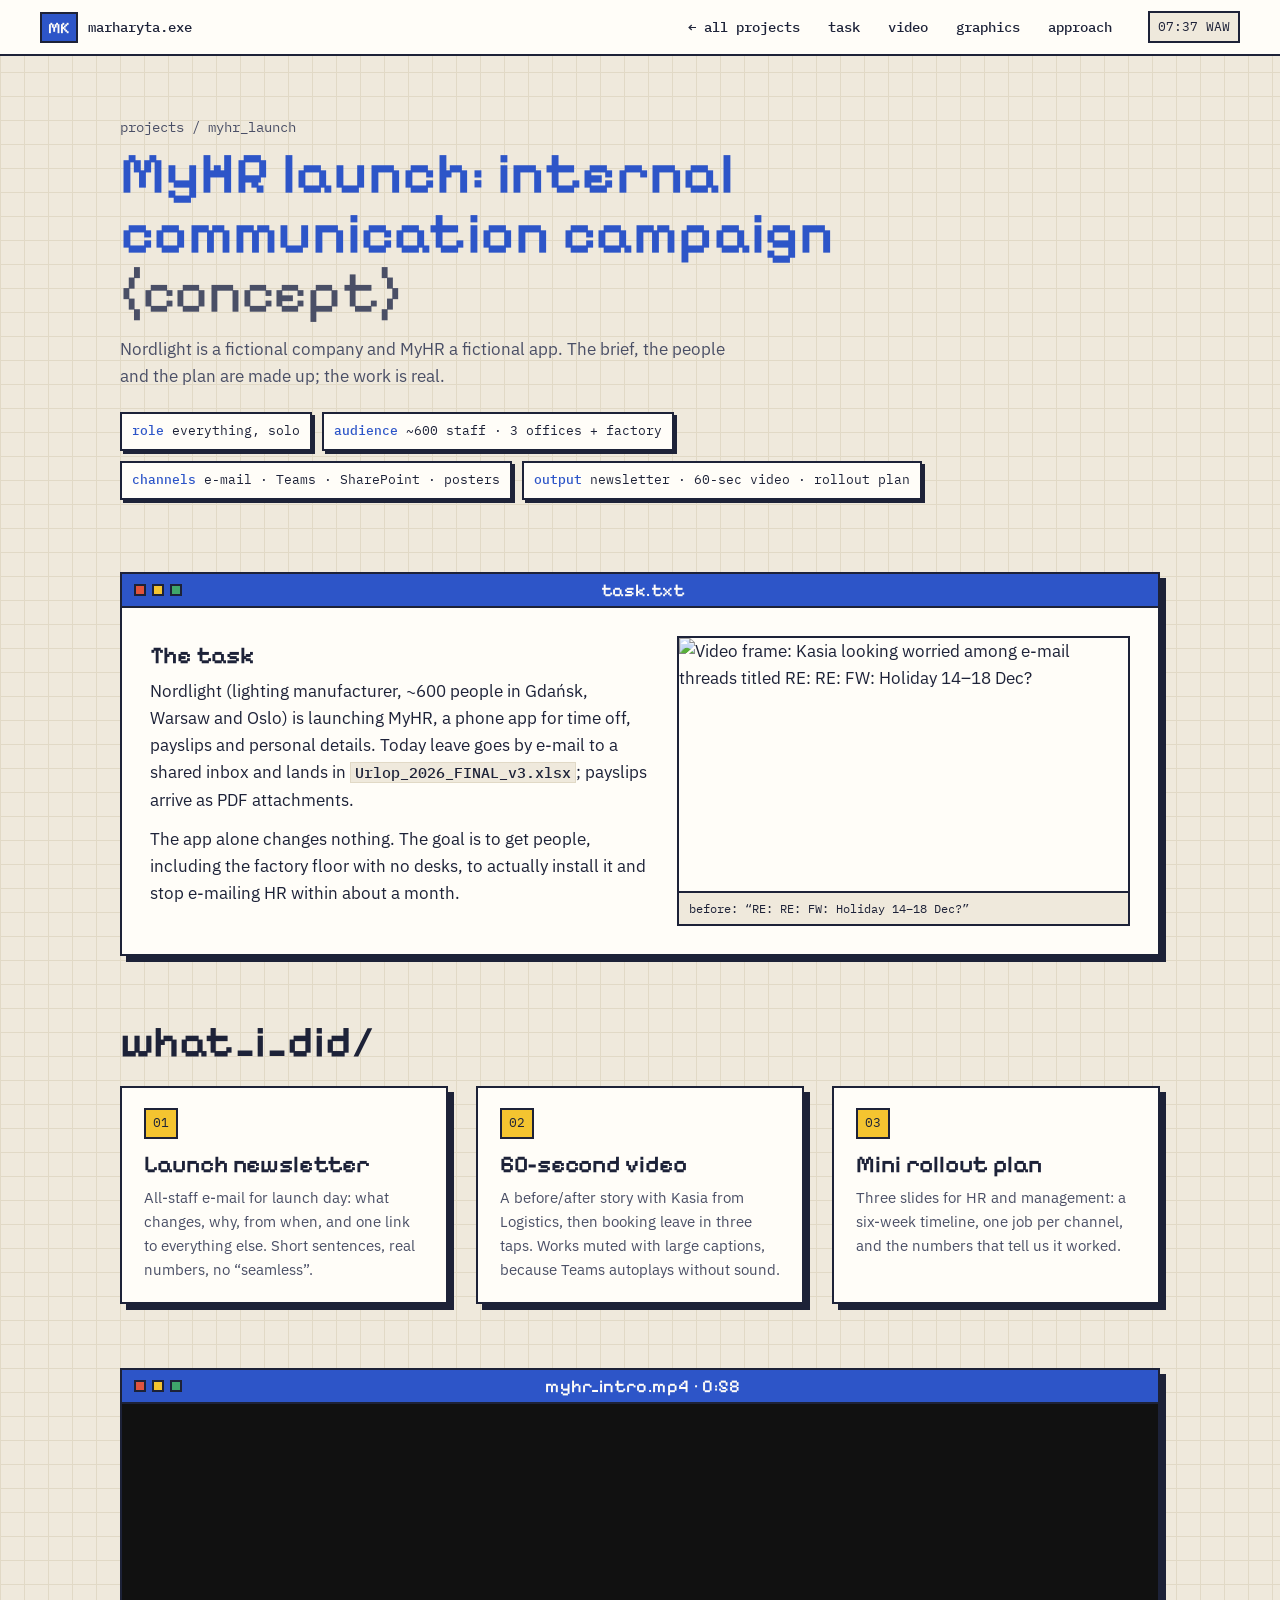
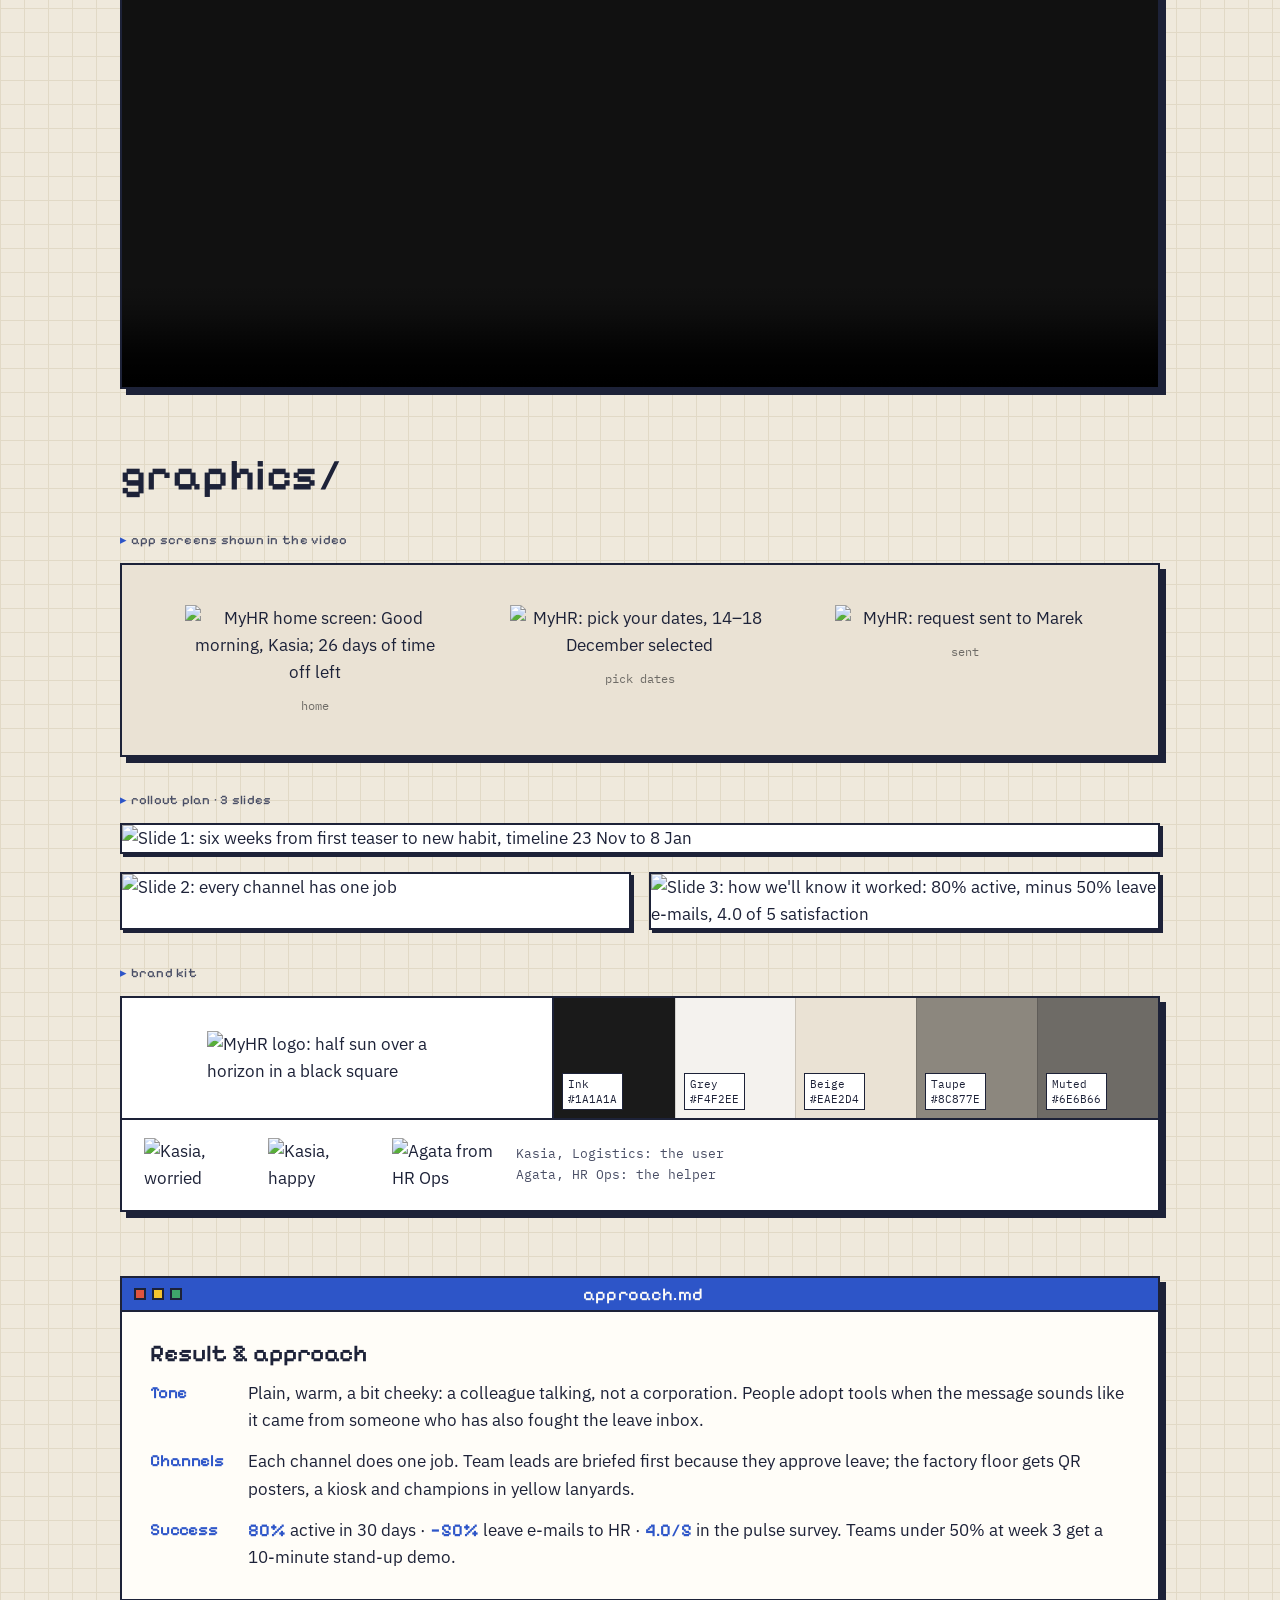
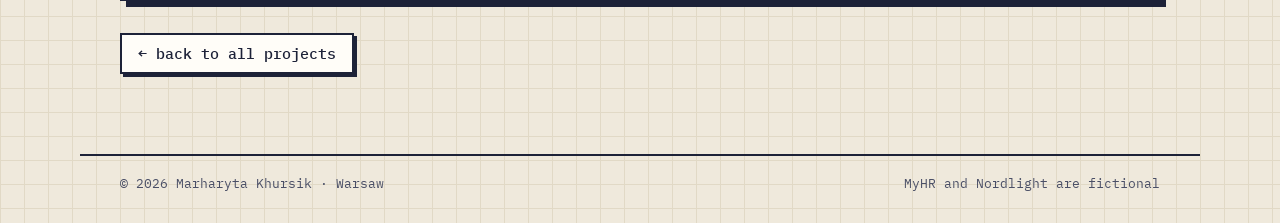
==== myhr.html @ a82427b0 "Add files via upload" ====
<!doctype html>
<html lang="en">
<head>
  <meta charset="UTF-8">
  <meta name="viewport" content="width=device-width, initial-scale=1">
  <title>MyHR launch: internal communication campaign (concept) — Marharyta Khursik</title>
  <meta name="description" content="Concept campaign for rolling out an HR app at a fictional 600-person company: launch newsletter, 60-second video and a six-week rollout plan.">
  <meta property="og:title" content="MyHR launch: internal communication campaign (concept)">
  <meta property="og:image" content="../images/myhr/poster.jpg">
  <link rel="icon" href="../images/favicon.svg" type="image/svg+xml">
  <link rel="stylesheet" href="../fonts/fonts.css">
  <link rel="stylesheet" href="../style.css">
  <link rel="stylesheet" href="myhr.css">
  <script src="../main.js" defer></script>
</head>
<body>
  <a class="skip" href="#main">Skip to content</a>
  <header class="bar">
    <a class="bar__logo" href="../index.html" aria-label="Back to portfolio">
      <span class="logo-mark" aria-hidden="true">MK</span>
      <span class="bar__file">marharyta.exe</span>
    </a>
    <nav class="bar__nav" aria-label="Main">
      <a href="../index.html#projects">← all projects</a>
      <a href="#task">task</a>
      <a href="#video">video</a>
      <a href="#graphics">graphics</a>
      <a href="#approach">approach</a>
    </nav>
    <span class="bar__clock mono" aria-label="Time in Warsaw"><span id="clock">--:--</span> WAW</span>
  </header>

  <main id="main">

    <section class="case-head">
      <p class="kicker mono">projects / myhr_launch</p>
      <h1 class="case-title">MyHR launch: internal communication campaign <span class="concept">(concept)</span></h1>
      <p class="case-sub">Nordlight is a fictional company and MyHR a fictional app. The brief, the people and the plan are made up; the work is real.</p>
      <ul class="case-meta mono">
        <li><b>role</b>everything, solo</li>
        <li><b>audience</b>~600 staff · 3 offices + factory</li>
        <li><b>channels</b>e-mail · Teams · SharePoint · posters</li>
        <li><b>output</b>newsletter · 60-sec video · rollout plan</li>
      </ul>
    </section>

    <section class="section section--tight" id="task">
      <article class="win">
        <div class="win__bar"><span class="win__dots" aria-hidden="true"><i></i><i></i><i></i></span><span class="win__title">task.txt</span></div>
        <div class="win__body task">
          <div class="task__text">
            <h2 class="h3">The task</h2>
            <p>Nordlight (lighting manufacturer, ~600 people in Gdańsk, Warsaw and Oslo) is launching MyHR, a phone app for time off, payslips and personal details. Today leave goes by e-mail to a shared inbox and lands in <code>Urlop_2026_FINAL_v3.xlsx</code>; payslips arrive as PDF attachments.</p>
            <p>The app alone changes nothing. The goal is to get people, including the factory floor with no desks, to actually install it and stop e-mailing HR within about a month.</p>
          </div>
          <figure class="task__before">
            <img src="../images/myhr/frame-before.jpg" alt="Video frame: Kasia looking worried among e-mail threads titled RE: RE: FW: Holiday 14–18 Dec?" loading="lazy">
            <figcaption class="mono">before: “RE: RE: FW: Holiday 14–18 Dec?”</figcaption>
          </figure>
        </div>
      </article>
    </section>

    <section class="section section--tight" aria-labelledby="did-title">
      <h2 class="h2" id="did-title">what_i_did/</h2>
      <ol class="did">
        <li class="did__item">
          <span class="did__n mono">01</span>
          <h3 class="h3">Launch newsletter</h3>
          <p>All-staff e-mail for launch day: what changes, why, from when, and one link to everything else. Short sentences, real numbers, no “seamless”.</p>
        </li>
        <li class="did__item">
          <span class="did__n mono">02</span>
          <h3 class="h3">60-second video</h3>
          <p>A before/after story with Kasia from Logistics, then booking leave in three taps. Works muted with large captions, because Teams autoplays without sound.</p>
        </li>
        <li class="did__item">
          <span class="did__n mono">03</span>
          <h3 class="h3">Mini rollout plan</h3>
          <p>Three slides for HR and management: a six-week timeline, one job per channel, and the numbers that tell us it worked.</p>
        </li>
      </ol>
    </section>

    <section class="section section--tight" id="video" aria-labelledby="video-title">
      <article class="win">
        <div class="win__bar"><span class="win__dots" aria-hidden="true"><i></i><i></i><i></i></span><span class="win__title" id="video-title">myhr_intro.mp4 · 0:58</span></div>
        <div class="video" data-yt="" data-title="MyHR intro video">
          <video controls preload="none" poster="../images/myhr/poster.jpg" playsinline>
            <source src="../images/myhr/myhr-intro.mp4" type="video/mp4">
            Your browser can't play this video.
          </video>
        </div>
      </article>
    </section>

    <section class="section section--tight" id="graphics" aria-labelledby="gfx-title">
      <h2 class="h2" id="gfx-title">graphics/</h2>

      <article class="win newsletter-win" data-optional>
        <div class="win__bar"><span class="win__dots" aria-hidden="true"><i></i><i></i><i></i></span><span class="win__title">newsletter · 1 Dec</span></div>
        <figure class="slot newsletter">
          <img src="../images/myhr/newsletter.png" alt="MyHR launch newsletter" loading="lazy">
          <figcaption class="slot__hint mono">images/myhr/newsletter.png</figcaption>
        </figure>
      </article>

      <h3 class="h4 gfx-label mono">app screens shown in the video</h3>
      <div class="phones">
        <figure><img src="../images/myhr/screen-home.png" alt="MyHR home screen: Good morning, Kasia; 26 days of time off left" loading="lazy"><figcaption class="mono">home</figcaption></figure>
        <figure><img src="../images/myhr/screen-dates.png" alt="MyHR: pick your dates, 14–18 December selected" loading="lazy"><figcaption class="mono">pick dates</figcaption></figure>
        <figure><img src="../images/myhr/screen-sent.png" alt="MyHR: request sent to Marek" loading="lazy"><figcaption class="mono">sent</figcaption></figure>
      </div>

      <h3 class="h4 gfx-label mono">rollout plan · 3 slides</h3>
      <div class="slides">
        <figure class="slide slide--wide"><img src="../images/myhr/slide-1.png" alt="Slide 1: six weeks from first teaser to new habit, timeline 23 Nov to 8 Jan" loading="lazy"></figure>
        <figure class="slide"><img src="../images/myhr/slide-2.png" alt="Slide 2: every channel has one job" loading="lazy"></figure>
        <figure class="slide"><img src="../images/myhr/slide-3.png" alt="Slide 3: how we'll know it worked: 80% active, minus 50% leave e-mails, 4.0 of 5 satisfaction" loading="lazy"></figure>
      </div>

      <h3 class="h4 gfx-label mono">brand kit</h3>
      <div class="kit">
        <div class="kit__logo"><img src="../images/myhr/logo.png" alt="MyHR logo: half sun over a horizon in a black square" loading="lazy"></div>
        <ul class="kit__colors" aria-label="Palette">
          <li style="--c:#1A1A1A"><span class="mono">Ink<br>#1A1A1A</span></li>
          <li style="--c:#F4F2EE"><span class="mono">Grey<br>#F4F2EE</span></li>
          <li style="--c:#EAE2D4"><span class="mono">Beige<br>#EAE2D4</span></li>
          <li style="--c:#8C877E"><span class="mono">Taupe<br>#8C877E</span></li>
          <li style="--c:#6E6B66"><span class="mono">Muted<br>#6E6B66</span></li>
        </ul>
        <div class="kit__people">
          <figure><img src="../images/myhr/kasia-worried.png" alt="Kasia, worried" loading="lazy"></figure>
          <figure><img src="../images/myhr/kasia-happy.png" alt="Kasia, happy" loading="lazy"></figure>
          <figure><img src="../images/myhr/agata.png" alt="Agata from HR Ops" loading="lazy"></figure>
          <p class="mono">Kasia, Logistics: the user<br>Agata, HR Ops: the helper</p>
        </div>
      </div>
    </section>

    <section class="section section--tight" id="approach" aria-labelledby="approach-title">
      <article class="win">
        <div class="win__bar"><span class="win__dots" aria-hidden="true"><i></i><i></i><i></i></span><span class="win__title">approach.md</span></div>
        <div class="win__body approach">
          <h2 class="h3" id="approach-title">Result &amp; approach</h2>
          <dl>
            <dt>Tone</dt>
            <dd>Plain, warm, a bit cheeky: a colleague talking, not a corporation. People adopt tools when the message sounds like it came from someone who has also fought the leave inbox.</dd>
            <dt>Channels</dt>
            <dd>Each channel does one job. Team leads are briefed first because they approve leave; the factory floor gets QR posters, a kiosk and champions in yellow lanyards.</dd>
            <dt>Success</dt>
            <dd><b class="num">80%</b> active in 30 days · <b class="num">−50%</b> leave e-mails to HR · <b class="num">4.0/5</b> in the pulse survey. Teams under 50% at week 3 get a 10-minute stand-up demo.</dd>
          </dl>
        </div>
      </article>

      <p class="back"><a class="btn" href="../index.html#projects">← back to all projects</a></p>
    </section>
  </main>

  <footer class="foot mono">
    <span>© <span id="year">2026</span> Marharyta Khursik · Warsaw</span>
    <span>MyHR and Nordlight are fictional</span>
  </footer>
</body>
</html>
---- fonts/fonts.css ----
@import url("https://fonts.googleapis.com/css2?family=IBM+Plex+Mono:wght@400;500&family=IBM+Plex+Sans:wght@400;500;600&family=Pixelify+Sans:wght@400;600&display=swap");
---- style.css ----
:root {
  --paper:   #efe9dc;
  --grid:    #e1d9c6;
  --white:   #fffdf8;
  --ink:     #1d2238;
  --ink-2:   #4a4f66;
  --blue:    #2d55c8;
  --blue-d:  #1d3a8f;
  --blue-l:  #dfe6fa;
  --yellow:  #f4c430;
  --red:     #e0533d;
  --green:   #3fa66b;

  --f-pixel: "Pixelify Sans", "Courier New", monospace;
  --f-sans:  "IBM Plex Sans", system-ui, sans-serif;
  --f-mono:  "IBM Plex Mono", ui-monospace, monospace;

  --b: 2px solid var(--ink);
  --shadow: 6px 6px 0 var(--ink);
  --shadow-s:3px 3px 0 var(--ink);
  --gap: clamp(16px, 3vw, 28px); 
  --max: 1120px;
}


*, *::before, *::after { box-sizing: border-box; }

html { scroll-behavior: smooth; scroll-padding-top: 80px; overflow-x: clip; }
@media (prefers-reduced-motion: reduce) { html { scroll-behavior: auto; } }

body {
  margin: 0;
  overflow-x: clip;
  color: var(--ink);
  font: 400 17px/1.6 var(--f-sans);
  background-color: var(--paper);
    background-image:
    linear-gradient(var(--grid) 1px, transparent 1px),
    linear-gradient(90deg, var(--grid) 1px, transparent 1px);
  background-size: 24px 24px;
  -webkit-font-smoothing: auto;
}
 
img{ display: block; max-width: 100%; }
a { color: var(--blue); text-underline-offset: 3px; text-decoration-thickness: 2px; }
a:hover { color:var(--blue-d); }
:focus-visible { outline: 3px solid var(--yellow); outline-offset: 2px; }
::selection { background: var(--yellow); color: var(--ink); }

.mono { font-family: var(--f-mono); }
.small { font-size: 14px; color: var(--ink-2); margin: 12px 0 0; }
mark { background: var(--yellow); color: inherit; padding: 0 4px; }


.skip { position: absolute; left: -9999px; }
.skip:focus { left: 16px; top: 16px; z-index: 99; background: var(--yellow); padding: 8px 12px; border: var(--b); }

[data-px] { display: inline-block; width: 1em; height: 1em; vertical-align: -0.15em; color: var(--ink); --px-accent: var(--yellow); }
[data-px] svg { width: 100%; height: 100%; display: block; shape-rendering: crispEdges; }

.bar {
  position: sticky; top: 0; z-index: 10;
  display: flex; align-items: center; gap: 24px;
  padding: 10px clamp(16px, 4vw, 40px);
  background: var(--white);
  border-bottom: var(--b);
}
.bar__logo { display: flex; align-items: center; gap: 10px; color: var(--ink); text-decoration: none; }
.logo-mark {
  font: 600 16px/1 var(--f-pixel);
  background: var(--blue); color: var(--white);
  padding: 6px 6px 5px; border: var(--b);
}
.bar__file { font: 500 14px var(--f-mono); }
.bar__nav { display: flex; gap: 4px; margin-left: auto; }
.bar__nav a {
  font: 500 14px var(--f-mono); color: var(--ink); text-decoration: none;
  padding: 6px 10px; border: 2px solid transparent;
}
.bar__nav a:hover { border-color: var(--ink); background: var(--blue-l); }
.bar__clock { font-size: 13px; padding: 4px 8px; border: var(--b); background: var(--paper); white-space: nowrap; }

@media (max-width: 760px) { 
  .bar { flex-wrap: wrap; gap: 8px 16px; }
  .bar__file, .bar__clock { display: none; }
  .bar__nav{ margin-left: 0; order: 3; width: 100%; overflow-x: auto; }
  .bar__nav a { padding: 4px 8px; white-space: nowrap; }
}

main { max-width: var(--max); margin: 0 auto; padding: 0 clamp(16px, 4vw, 40px); }

.win {
  position: relative;
  background: var(--white);
  border: var(--b);
  box-shadow: var(--shadow);
}
.win__bar {
  display: flex; align-items: center; gap: 12px;
  padding: 7px 12px;
  background: var(--blue); 
  border-bottom: var(--b);
  color: var(--white);
}
.win__dots { display: flex; gap: 6px; }
.win__dots i { width: 12px; height: 12px; border: 2px solid var(--ink); background: var(--red); }
.win__dots i:nth-child(2) { background: var(--yellow); } 
.win__dots i:nth-child(3) { background: var(--green); }
.win__title { font: 500 18px/1 var(--f-pixel); letter-spacing: .02em; margin: 0 auto; padding-right: 54px; }
.win__body { padding: clamp(18px, 3vw, 28px); }


.h2 { font: 600 clamp(30px, 4.4vw, 44px)/1 var(--f-pixel); margin: 0; letter-spacing: .01em; }
.h3 { font: 600 24px/1.15 var(--f-pixel); margin: 0 0 8px; }
.h4 { font: 600 18px/1.2 var(--f-pixel); margin: 0 0 8px; }
.kicker { margin: 0 0 4px; font-size: 14px; color: var(--ink-2); }

.btn {
  display: inline-flex; align-items: center; gap: 8px;
  font: 500 15px/1 var(--f-mono);
  color: var(--ink); text-decoration: none;
  background: var(--white);
  padding: 11px 16px;
  border: var(--b);
  box-shadow: var(--shadow-s);
  cursor: pointer;
}
.btn:hover { background: var(--blue-l); color: var(--ink); }
.btn:active { transform: translate(3px, 3px); box-shadow: none; } 
.btn--primary { background: var(--yellow);}
.btn--primary:hover { background: #FFD54F; }
.btn--big { font-size: clamp(14px, 2.2vw, 18px); padding: 14px 18px; word-break: break-all; }

.hero {
  display: grid;
  grid-template-columns: minmax(0, 1.55fr) minmax(0, 1fr);
  gap: calc(var(--gap) + 8px);
  padding: clamp(32px, 6vw, 64px) 0 clamp(24px, 4vw, 40px); 
  align-items: start;
}
.hero__name {
  font: 600 clamp(48px, 8vw, 88px)/.92 var(--f-pixel);
  margin: 0 0 18px;
  color: var(--blue);
}
.hero__role { font-size: clamp(19px, 2.2vw, 23px); font-weight: 500; margin: 0 0 14px; line-height: 1.4; }
.hero__lead { margin: 0 0 22px; max-width: 54ch; color: var(--ink-2); }
.hero__contacts { list-style: none; padding: 0; margin: 0 0 24px; font-size: 14px; display: grid; gap: 6px; }
.hero__contacts li { display: flex; align-items: center; gap: 10px; word-break: break-all; }
.hero__cta { display: flex; flex-wrap: wrap; gap: 14px; }

.hero__side { display: grid; gap: 22px; padding-top: 24px; }
.win--photo { transform: rotate(1.5deg); }
.crown {
  position:absolute; top: -34px; right: -14px; 
  width: 64px; height: 48px; transform: rotate(14deg);
  --px-accent: var(--yellow);
}


.notes { list-style: none; padding: 0; margin: 0; display: grid; grid-template-columns: repeat(3, 1fr); gap: 10px; }
.note {
  font: 400 13px/1.3 var(--f-mono);
  padding: 10px 10px 12px;
  border: var(--b);
  box-shadow: var(--shadow-s);
}
.note b { font: 600 17px/1.2 var(--f-pixel); } 
.note--yellow { background: var(--yellow); transform: rotate(-2deg); }
.note--blue   { background: var(--blue-l); transform: rotate(1deg); }
.note--red    { background: #f8d6cf; transform: rotate(-1deg); }

@media (max-width: 860px) {
  .hero { grid-template-columns: 1fr; }
  .hero__side { order: -1; max-width: 420px; padding-top: 18px; }
}

.slot { position: relative; margin: 0; background: var(--blue-l); overflow: hidden; aspect-ratio: 4 / 3; }
.slot img { width: 100%; height: 100%; object-fit: cover; }
.slot--portrait { aspect-ratio: 1 / 1; }
.slot--wide { aspect-ratio: 16 / 10; border-bottom: var(--b); }
.slot__hint { display: none; }
.slot.is-empty {
  background-color: var(--white);
  background-image: repeating-linear-gradient(45deg, var(--grid) 0 2px, transparent 2px 10px);
}
.slot.is-empty img { display: none; }
.slot.is-empty .slot__hint {
  display: block; position: absolute; inset: 50% auto auto 50%;
  transform:translate(-50%, -50%);
  font-size: 12px; background: var(--white); border: var(--b); padding: 4px 8px; white-space: nowrap;
}

.section { padding: clamp(48px, 8vw, 88px) 0 0; }
.section__head { margin-bottom: 28px; }
.section__head--row { display: flex; flex-wrap: wrap; align-items: end; justify-content: space-between; gap: 18px; }
.section__sub { margin: 10px 0 0; color: var(--ink-2); max-width: 58ch; }

.reasons { list-style: none; padding: 0; margin: 0; display: grid; grid-template-columns: repeat(3, 1fr); gap: var(--gap);}
.reason { display: flex; flex-direction: column; }
.reason .win__body { display: flex; flex-direction: column; flex: 1; }
.reason__icon { width: 44px; height: 44px; margin-bottom: 14px; }
.reason p { margin: 0 0 14px; }
.proof { font-size: 13px; color: var(--ink-2); margin: auto 0 6px !important; padding-top: 6px; }
.proof__list { list-style: none; padding: 0; margin: 0; display: grid; gap: 4px; font-size: 15px; }
.proof__list li::before { content: "▸ "; color: var(--blue); }
@media (max-width: 900px) { .reasons { grid-template-columns: 1fr; } }

.switch { display: inline-flex; align-items: stretch; border: var(--b); box-shadow: var(--shadow-s); background: var(--white); flex-wrap: wrap; }
.switch__label { font-size: 13px; padding: 10px 12px; background: var(--paper); border-right: var(--b); display: flex; align-items: center;}
.switch__btn {
  font: 500 14px var(--f-mono); color: var(--ink);
  background: var(--white); border: 0; padding: 10px 14px; cursor: pointer;
}
.switch__btn + .switch__btn { border-left: var(--b); }
.switch__btn[aria-checked="true"] { background: var(--ink); color: var(--white); }
.switch__btn:hover:not([aria-checked="true"]){ background: var(--blue-l); }


.projects { display: grid; grid-template-columns: repeat(2, 1fr); gap: calc(var(--gap) + 6px); }
.project { display: flex; flex-direction: column; }
.project__text { padding: 20px 22px 22px; display: flex; flex-direction: column; flex: 1; }
.project--featured { grid-column: 1 / -1; }
.project__inner { display: grid; grid-template-columns: 1.25fr 1fr; }
.project__media { border-right: var(--b); }
.project__media .slot--wide { border-bottom: var(--b); } 
.project__thumbs { display: grid; grid-template-columns: 1fr 1fr;}
.project__thumbs .slot + .slot { border-left: var(--b); }

.meta { font-size: 13px; color: var(--ink-2); margin: 0 0 8px; display: flex; align-items: center; gap: 8px; }
.meta [data-px] { width: 18px; height: 18px; }

.tag-row { display: flex; flex-wrap: wrap; gap: 6px; margin: 0 0 14px; }
.tag { font: 500 12px/1 var(--f-mono); padding: 5px 7px; border: 1.5px solid var(--ink); background: var(--paper); }

.desc{ margin: 0 0 16px; }
.projects[data-mode="tech"]  .desc--plain,
.projects[data-mode="plain"] .desc--tech { display: none; }
.projects[data-mode="plain"] .desc--plain { background: var(--blue-l); padding: 10px 12px; border-left: 4px solid var(--blue); }


.stats { list-style: none; padding: 0; margin: 4px 0 20px; display: grid; grid-template-columns: repeat(4, 1fr); border: var(--b); }
.stats li { padding: 10px 8px; text-align: center; }
.stats li + li { border-left: var(--b); }
.stats b { display: block; font: 600 28px/1 var(--f-pixel); color: var(--blue); }
.stats span { font: 400 12px/1.2 var(--f-mono); color: var(--ink-2); }


.links { display: flex; flex-wrap: wrap; gap: 12px; margin: auto 0 0; padding-top: 4px; }


@media (max-width: 860px) {
  .projects { grid-template-columns: 1fr; } 
  .project__inner { grid-template-columns: 1fr; }
  .project__media { border-right: 0; border-bottom: var(--b); }
}
@media (max-width: 420px) {
  .stats{ grid-template-columns: repeat(2, 1fr); }
  .stats li:nth-child(3) { border-left: 0; }
  .stats li:nth-child(n+3) { border-top: var(--b); }
}

.art{ display: grid; grid-template-columns: repeat(3, 1fr); gap: 16px; }
.art__item { border: var(--b); box-shadow: var(--shadow-s); aspect-ratio: 1; }
.art__item--big { grid-column: span 2; grid-row: span 2; aspect-ratio: auto; }
@media (max-width: 700px) {
  .art { grid-template-columns: repeat(2, 1fr); gap: 12px; }
  .art__item--big { grid-row: span 1; aspect-ratio: 1; }
  .art__item:last-child { grid-column: span 2; aspect-ratio: 2 / 1; }
}

.tools { list-style: none; padding: 0; margin: 22px 0 0; display: flex; flex-wrap: wrap; gap: 8px; font-size: 14px; }
.tools li { padding: 4px 10px; background: var(--white); border: var(--b); }
.tools li:nth-child(3n+1) { background: var(--yellow); }

.timeline {
  list-style: none; padding: 0; margin: 0 0 40px;
  display: grid; grid-template-columns: repeat(6, 1fr);
  position:relative;
}
.timeline::before {
  content: ""; position: absolute; left: 0; right: 0; top: 34px;
  border-top:3px solid var(--blue);
}
.tl { position: relative; padding-right: 12px; }
.tl__when { display: block; font-size: 13px; color: var(--ink-2); height: 24px;}
.tl__dot{ display: block; width: 18px; height: 18px; margin: 0 0 14px; background: var(--white); border: 3px solid var(--blue); position: relative; }
.tl__what { margin: 0; font-size: 14px; line-height: 1.4; color: var(--ink-2); }
.tl__what b { display: block; font: 600 17px/1.2 var(--f-pixel); color: var(--ink); margin-bottom: 2px;}
.tl--next .tl__dot { border-style: dashed; }
.tl:nth-child(4) .tl__dot { background: var(--yellow); }

@media (max-width: 860px) {
  .timeline { grid-template-columns: 1fr; gap: 18px; padding-left: 34px;}
  .timeline::before { top: 0; bottom: 0; left: 8px; right: auto; border-top: 0; border-left: 3px solid var(--blue); }
  .tl__when { height: auto; }
  .tl__dot { position: absolute; left: -34px; top: 2px; margin: 0; }
}
 
.duo { display: grid; grid-template-columns: 1.5fr 1fr; gap: var(--gap); }
@media (max-width: 860px) { .duo { grid-template-columns: 1fr; } }


.skills { margin: 0; display: grid; grid-template-columns: max-content 1fr; gap: 12px 18px; }
.skills dt { font: 600 17px/1.5 var(--f-pixel); color: var(--blue); }
.skills dd { margin: 0; font-size: 15px; }
@media (max-width: 520px){
  .skills { grid-template-columns: 1fr; gap: 2px; }
  .skills dd { margin-bottom: 10px; }
}

.langs { list-style: none; padding: 0; margin: 0; display: grid; gap: 10px; }
.langs li { display: grid; grid-template-columns: 1fr auto 56px; align-items: center; gap: 12px; }
.langs li > span:first-child { font-weight: 500; }
.langs .mono { font-size: 13px; color: var(--ink-2); text-align: right; }
.lvl { display: flex; gap: 4px; }
.lvl i { width: 12px; height: 12px; background: var(--blue); } 
.lvl i.off { background: transparent; border: 2px solid var(--blue); }
 
.rule { border: 0; border-top: 2px dashed var(--grid); margin: 20px 0; }
.likes { list-style: none; padding: 0; margin: 0; display: grid; gap: 6px; }
.likes li { display: flex; align-items: center; gap: 10px; }
.likes [data-px] { width: 20px; height: 20px; }


.contact{ background: var(--white); }
.contact__body{ display: grid; grid-template-columns: 1.6fr 1fr; gap: 32px; align-items: start; }
.contact__lead { margin: 12px 0 22px; color: var(--ink-2); max-width: 46ch; }
.contact__mail { display: flex; flex-wrap: wrap; gap: 12px; }
.contact__links{ list-style: none; padding: 0; margin: 0; border: var(--b); font-size: 15px; }
.contact__links li + li { border-top: var(--b); }
.contact__links a { display: block; padding: 11px 14px; text-decoration: none; color: var(--ink); }
.contact__links a::after { content: " ↗"; color: var(--blue); }
.contact__links a:hover { background: var(--blue-l); }
@media (max-width: 760px) { .contact__body { grid-template-columns: 1fr; } }

.foot {
  max-width: var(--max); margin: clamp(48px, 8vw, 80px) auto 0;
  padding:18px clamp(16px, 4vw, 40px) 28px;
  display: flex; flex-wrap: wrap; justify-content: space-between; gap: 8px;
  font-size: 13px; color: var(--ink-2);
  border-top: var(--b);
}


.more__title{ margin: 44px 0 16px; }
.more { list-style: none; padding: 0; margin: 0; display: grid; grid-template-columns: repeat(2, 1fr); gap: 16px; }
.more__item {
  display: grid; grid-template-columns: 132px 1fr; background: var(--white);
  border:var(--b); box-shadow: var(--shadow-s);
}
.more__item .slot { aspect-ratio: auto; min-height: 110px; border-right: var(--b); }
.more__item > div { padding: 12px 14px; }
.more__item b { display: block; font: 600 17px/1.2 var(--f-pixel); }
.more__item .mono { font-size: 12px; color: var(--blue); }
.more__item p { margin: 6px 0 0; font-size: 14px; line-height: 1.45; color: var(--ink-2); }
@media (max-width: 760px) { .more { grid-template-columns: 1fr; } }
@media (max-width: 420px) { .more__item { grid-template-columns: 96px 1fr; } }

.artbox__body { display: grid; grid-template-columns: 1fr 1.7fr; }
.artbox__text{ padding: 22px 24px; }
.artbox__text p { margin: 0 0 16px; color: var(--ink-2); font-size: 15px; }
.artbox__grid { display: grid; grid-template-columns: repeat(3, 1fr); border-left: var(--b); background: var(--ink); gap: 2px; }
.artbox__grid .slot { aspect-ratio: auto; background: #2A2A2A; }
.art--tall { aspect-ratio: 4 / 5 !important; }
.art--tall img { object-position: 50% 20%; }
.art--wide { grid-column: 1 / -1; aspect-ratio: 1920 / 794 !important;}
.art__cap {
  position: absolute; left: 8px; bottom: 8px;
  font-size: 11px; background: var(--white); color: var(--ink);
  border: 1.5px solid var(--ink); padding: 3px 6px;
}
.slot.is-empty .art__cap { display: none; }
@media (max-width: 760px) {
  .artbox__body { grid-template-columns: 1fr; }
  .artbox__grid { border-left: 0; border-top: var(--b); }
}
@media (max-width: 480px){
  .artbox__grid { grid-template-columns: 1fr 1fr; }
  .art--tall:nth-child(3) { grid-column: 1 / -1; aspect-ratio: 16 / 10 !important; }
}

.stackgrid { display: grid; grid-template-columns: 1fr 1fr; gap: var(--gap); align-items: start; scroll-margin-top: 80px; }
.stackgrid__main { grid-column: 1 / -1; }
.stack { margin: 0; display: grid; grid-template-columns: max-content 1fr; gap: 14px 22px; align-items: baseline; }
.stack dt { font: 600 17px/1.3 var(--f-pixel); color: var(--blue); }
.stack dd { margin: 0; display: flex; flex-wrap: wrap; gap: 6px; }
.stack dd span { font: 500 13px/1 var(--f-mono); padding: 6px 8px; border: 1.5px solid var(--ink); background: var(--paper); }
@media (max-width: 600px) {
  .stackgrid { grid-template-columns: 1fr; }
  .stack{ grid-template-columns: 1fr; gap: 6px; }
  .stack dd { margin-bottom: 10px; }
}
.courses { list-style: none; padding: 0; margin: 0; display: grid; gap: 0; font-size: 15px; }
.courses li { padding: 6px 0; border-bottom: 1.5px dashed var(--grid); display: flex; justify-content: space-between; gap: 10px; }
.courses li:last-child { border-bottom: 0; }
.grade { font: 600 13px/1 var(--f-mono); background: var(--yellow); padding: 4px 6px; border: 1.5px solid var(--ink); align-self: center; }
.certs { list-style: none; padding: 0; margin: 0; display: grid; gap: 4px; font-size: 15px; }
.certs li::before { content: "▸ "; color: var(--blue); }
.more__link { display: inline-block; margin-top: 8px; font-size: 13px; }
.project--flip .project__inner { grid-template-columns: 1fr 1.25fr; }
.project--flip .project__media { order: 2; border-right: 0; border-left: var(--b); }
@media (max-width: 860px) {
  .project--flip .project__inner { grid-template-columns: 1fr; }
  .project--flip .project__media { order: 0; border-left: 0; }
}

.pipeline { margin: 0 0 18px; display: grid; grid-template-columns: max-content 1fr; gap: 6px 12px; align-items: baseline; }
.pipeline dt { font: 500 12px/1.4 var(--f-mono); color: var(--ink-2); }
.pipeline dd { margin: 0; display: flex; flex-wrap: wrap; gap: 4px; }
.pipeline dd span { font: 500 12px/1 var(--f-mono); padding: 4px 6px; border: 1.5px solid var(--ink); background: var(--paper); }
.project__media > .slot:last-child { border-bottom: 0; }

.slot img.fit-contain{object-fit:contain;background:#1b1b1b}
.icon-tile { display:flex; align-items:center; justify-content:center; background:var(--blue-l); border-right:var(--b); min-height:110px }
.icon-tile--y{background:var(--yellow)}
.icon-tile [data-px] {width:52px;height:52px}
.slot--portrait img[src$="hero.jpg"]{object-position:88% 50%}
code{font:500 .86em var(--f-mono);background:var(--paper);border:1px solid var(--grid);padding:0 4px}
---- myhr.css ----
.case-head { padding: clamp(32px,6vw,60px) 0 8px; max-width: 900px }
.case-title { font: 600 clamp(34px,5.4vw,58px)/1.02 var(--f-pixel); margin: 6px 0 14px; color: var(--blue) }
.concept { color: var(--ink-2); font-weight: 400 }
.case-sub { margin: 0 0 22px; color: var(--ink-2); max-width: 62ch }
.case-meta { list-style: none; padding: 0; margin: 0; display: flex; flex-wrap: wrap; gap: 10px; font-size: 13px }
.case-meta li { background: var(--white); border: var(--b); padding: 7px 10px; box-shadow: var(--shadow-s) }
.case-meta b { color: var(--blue); margin-right: 8px; font-weight: 500 }

.section--tight { padding-top: clamp(36px,6vw,64px) }
.section--tight > .h2 { margin-bottom: 22px }

.task { display: grid; grid-template-columns: 1.1fr 1fr; gap: 28px; align-items: center }
.task p { margin: 0 0 12px }
.task__before { margin: 0; border: var(--b) }
.task__before img { width: 100%; aspect-ratio: 16/9; object-fit: cover }
.task__before figcaption { font-size: 12px; padding: 6px 10px; border-top: var(--b); background: var(--paper) }
@media (max-width: 820px) { .task { grid-template-columns: 1fr } }

.did { list-style: none; padding: 0; margin: 0; display: grid; grid-template-columns: repeat(3,1fr); gap: var(--gap) }
.did__item { background: var(--white); border: var(--b); box-shadow: var(--shadow); padding: 20px 22px }
.did__item p { margin: 0; font-size: 15px; color: var(--ink-2) }
.did__n { display: inline-block; background: var(--yellow); border: var(--b); padding: 3px 7px; font-size: 13px; margin-bottom: 12px }
@media (max-width: 820px) { .did { grid-template-columns: 1fr } }

.video { background: #111; aspect-ratio: 16/9 }
.video video, .video iframe { display: block; width: 100%; height: 100%; border: 0; background: #111 }

.newsletter-win { max-width: 720px; margin: 0 auto 36px }
.newsletter { aspect-ratio: auto; min-height: 260px; background: #F4F2EE }
.newsletter img { height: auto; object-fit: contain }

.gfx-label { font-size: 13px; font-weight: 500; color: var(--ink-2); margin: 36px 0 14px; letter-spacing: .02em }
.gfx-label::before { content: "▸ "; color: var(--blue) }

.phones { display: grid; grid-template-columns: repeat(3,1fr); gap: 18px; background: #EAE2D4; border: var(--b); box-shadow: var(--shadow); padding: clamp(18px,4vw,40px) }
.phones figure { margin: 0; text-align: center }
.phones img { width: 100%; max-width: 260px; margin: 0 auto }
.phones figcaption { font-size: 12px; margin-top: 10px; color: #6E6B66 }

.slides { display: grid; grid-template-columns: 1fr 1fr; gap: 18px }
.slide { margin: 0; border: var(--b); box-shadow: var(--shadow-s); background: #fff }
.slide img { width: 100% }
.slide--wide { grid-column: 1 / -1 }
@media (max-width: 760px) { .slides { grid-template-columns: 1fr } }

.kit { display: grid; grid-template-columns: 1fr 1.4fr; gap: 0; border: var(--b); box-shadow: var(--shadow); background: #fff }
.kit__logo { display: flex; align-items: center; justify-content: center; padding: 28px; border-right: var(--b) }
.kit__logo img { max-width: 260px; width: 100% }
.kit__colors { list-style: none; margin: 0; padding: 0; display: grid; grid-template-columns: repeat(5,1fr) }
.kit__colors li { background: var(--c); min-height: 120px; display: flex; align-items: flex-end; padding: 8px }
.kit__colors li + li { border-left: 1px solid #00000022 }
.kit__colors span { font-size: 11px; line-height: 1.3; background: #fff; padding: 3px 5px; border: 1px solid var(--ink) }
.kit__people { grid-column: 1 / -1; display: grid; grid-template-columns: repeat(3, 110px) 1fr; gap: 14px; align-items: center; padding: 18px 22px; border-top: var(--b) }
.kit__people figure { margin: 0 }
.kit__people p { margin: 0; font-size: 13px; color: var(--ink-2); line-height: 1.6 }
@media (max-width: 760px) {
  .kit { grid-template-columns: 1fr }
  .kit__logo { border-right: 0; border-bottom: var(--b) }
  .kit__colors li { min-height: 90px }
  .kit__colors span { font-size: 10px }
  .kit__people { grid-template-columns: repeat(3,1fr) }
  .kit__people p { grid-column: 1 / -1 }
}
@media (max-width: 520px) { .phones { grid-template-columns: 1fr 1fr } .phones figure:last-child { grid-column: 1 / -1 } .phones figure:last-child img { max-width: 50% } }

.approach dl { margin: 12px 0 0; display: grid; grid-template-columns: max-content 1fr; gap: 14px 24px }
.approach dt { font: 600 17px/1.5 var(--f-pixel); color: var(--blue) }
.approach dd { margin: 0 }
.num { font: 600 18px var(--f-pixel); color: var(--blue) }
@media (max-width: 600px) { .approach dl { grid-template-columns: 1fr; gap: 4px } .approach dd { margin-bottom: 12px } }

.back { margin: 32px 0 0 }
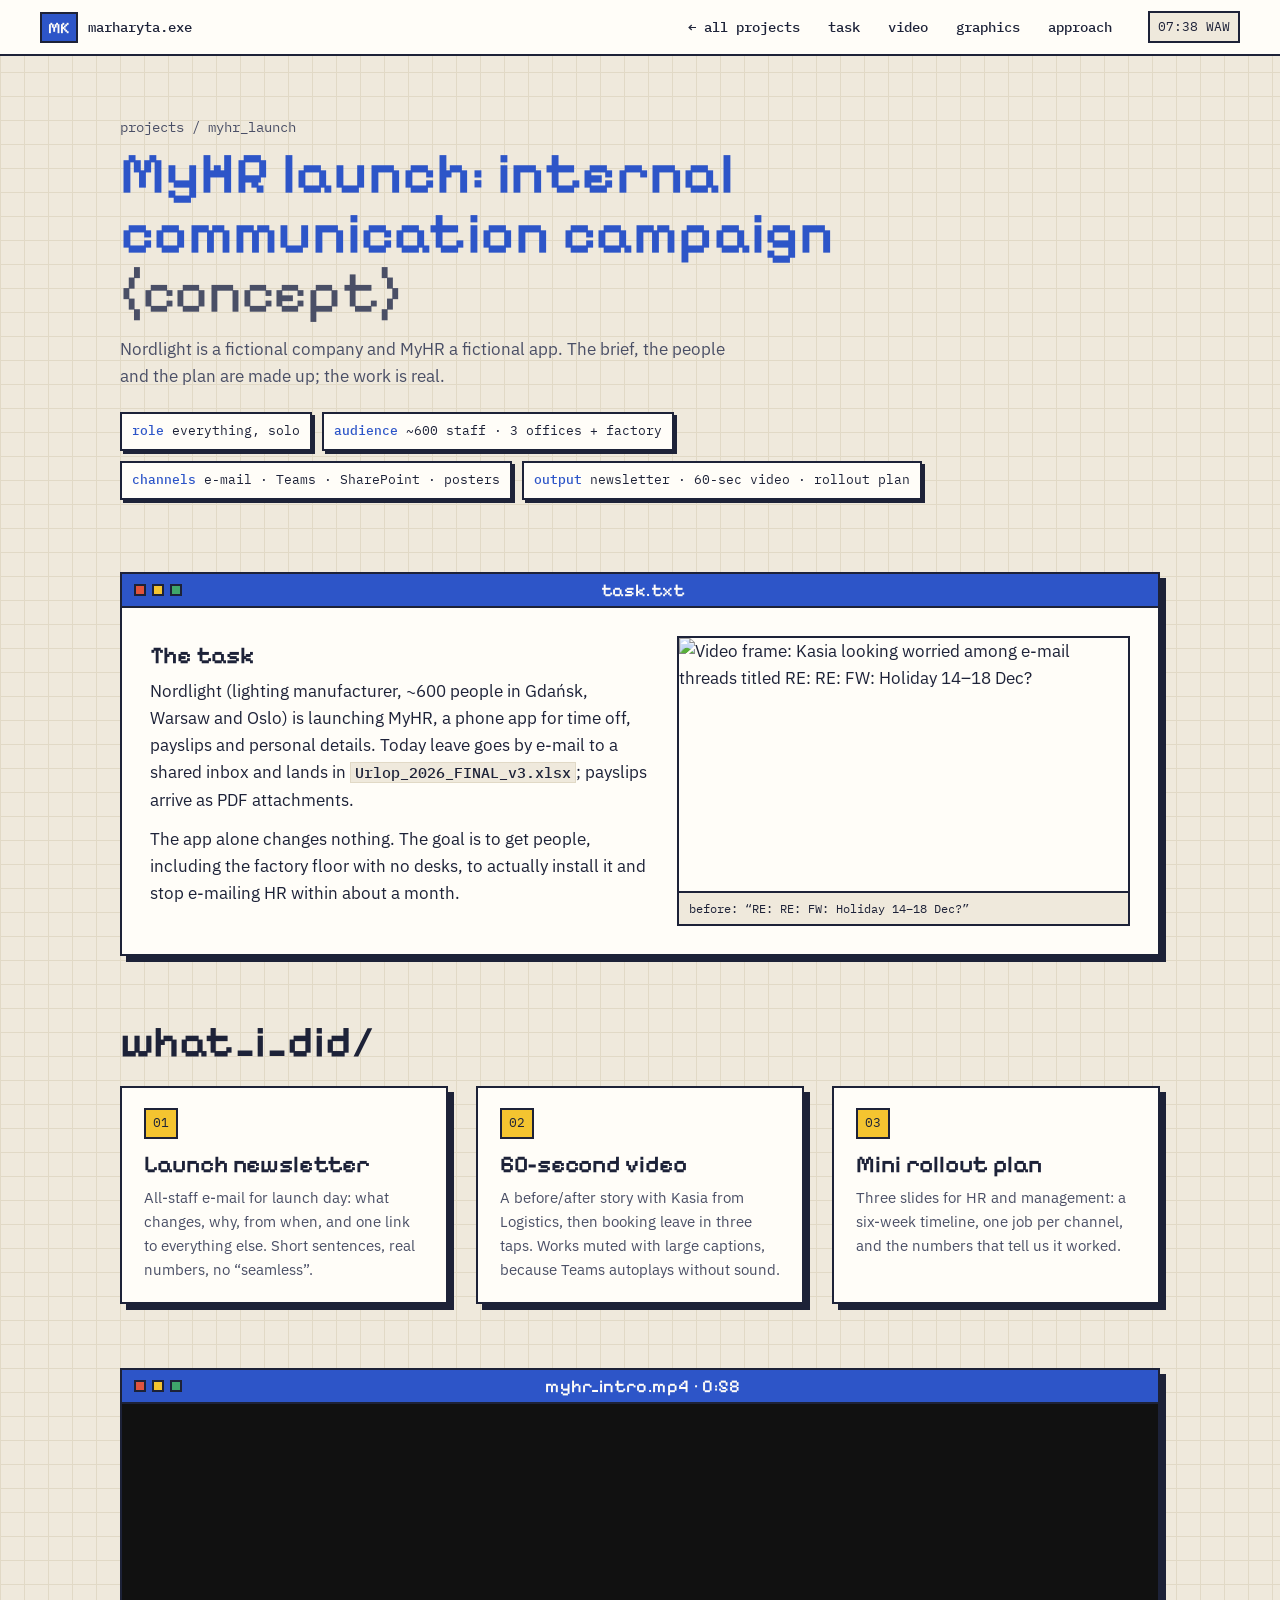
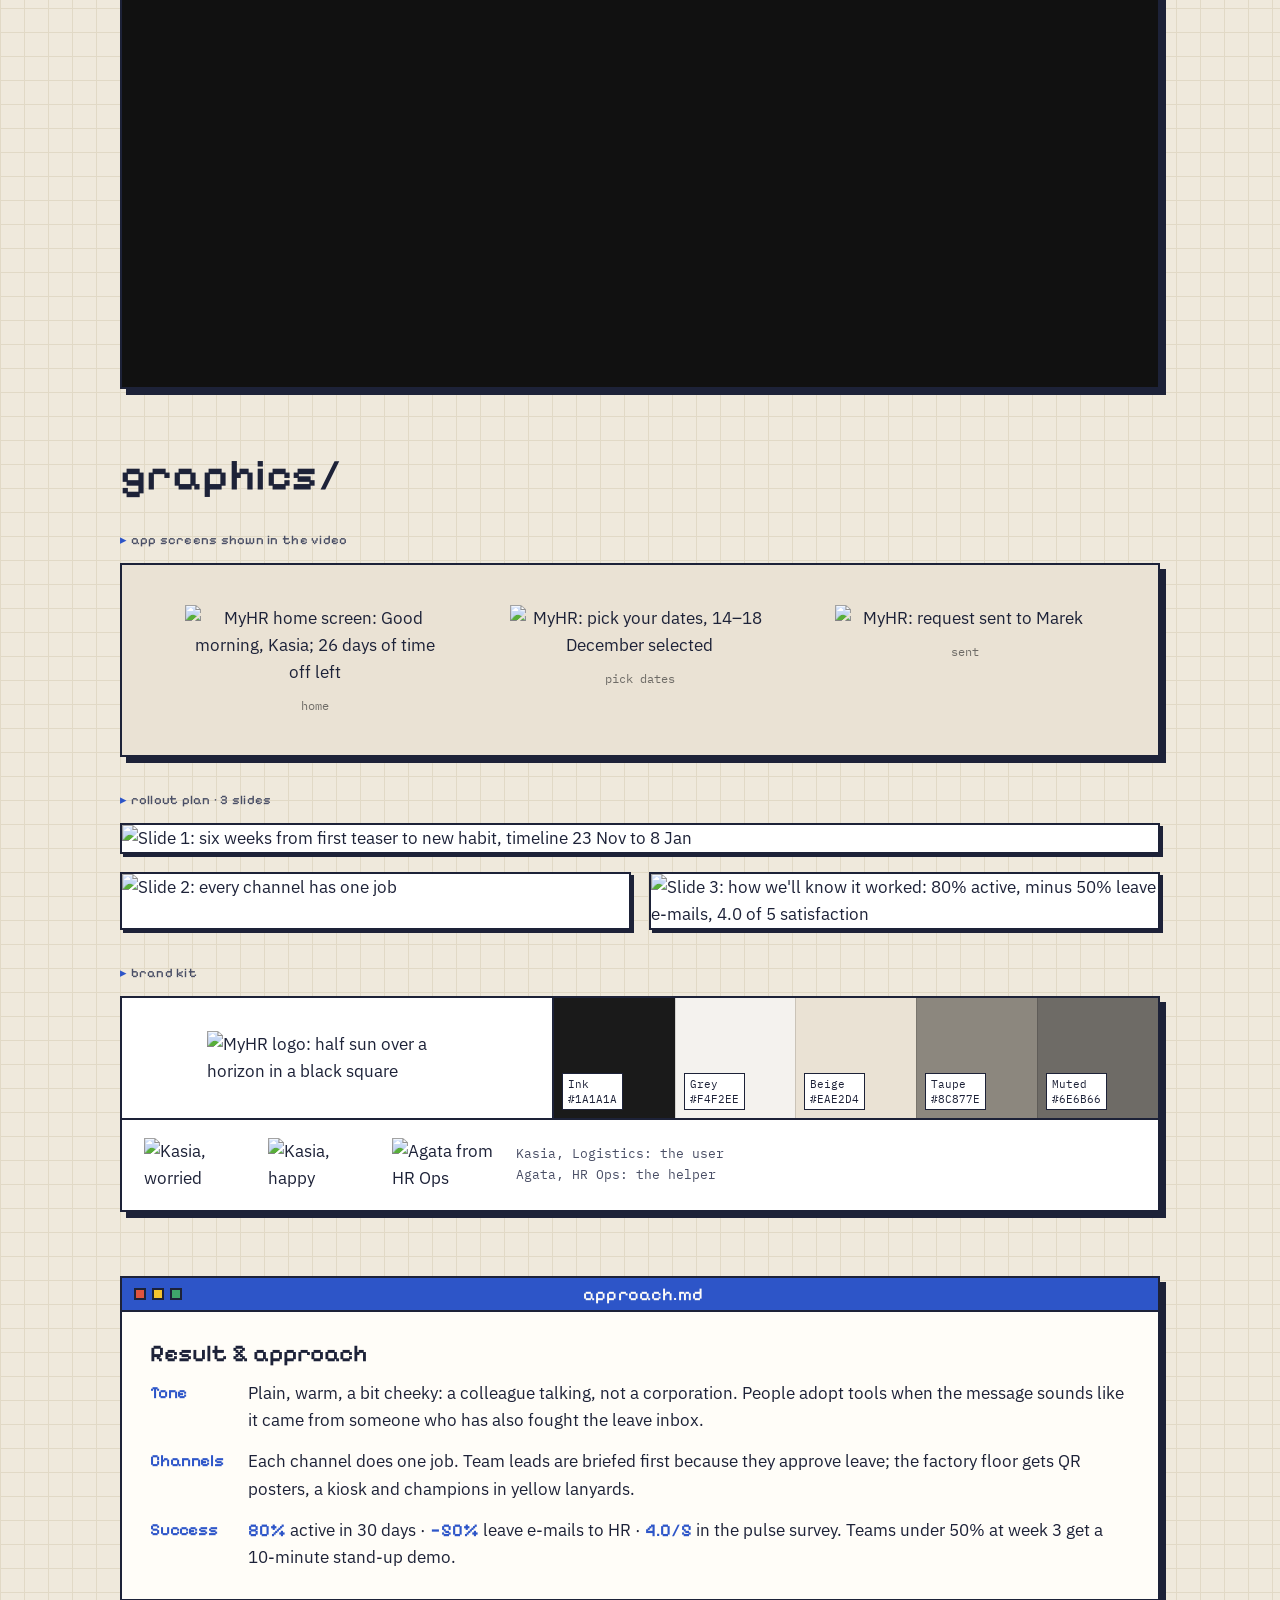
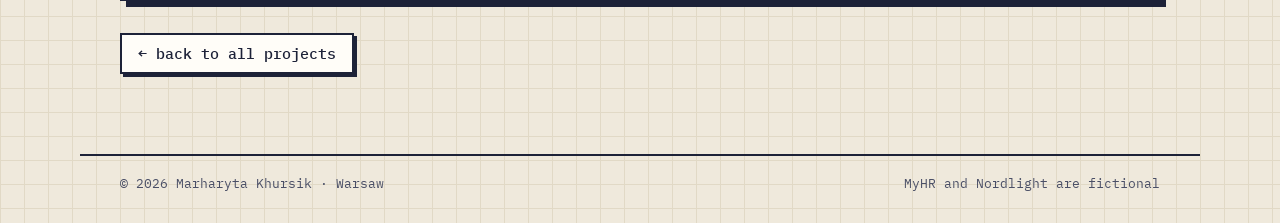
==== commit d8b7dace: "Add files via upload" ====
--- a/myhr.html
+++ b/myhr.html
@@ -85,7 +85,7 @@
     <section class="section section--tight" id="video" aria-labelledby="video-title">
       <article class="win">
         <div class="win__bar"><span class="win__dots" aria-hidden="true"><i></i><i></i><i></i></span><span class="win__title" id="video-title">myhr_intro.mp4 · 0:58</span></div>
-        <div class="video" data-yt="" data-title="MyHR intro video">
+        <div class="video" data-yt="aYOaCHN-JDI" data-title="MyHR intro video">
           <video controls preload="none" poster="../images/myhr/poster.jpg" playsinline>
             <source src="../images/myhr/myhr-intro.mp4" type="video/mp4">
             Your browser can't play this video.
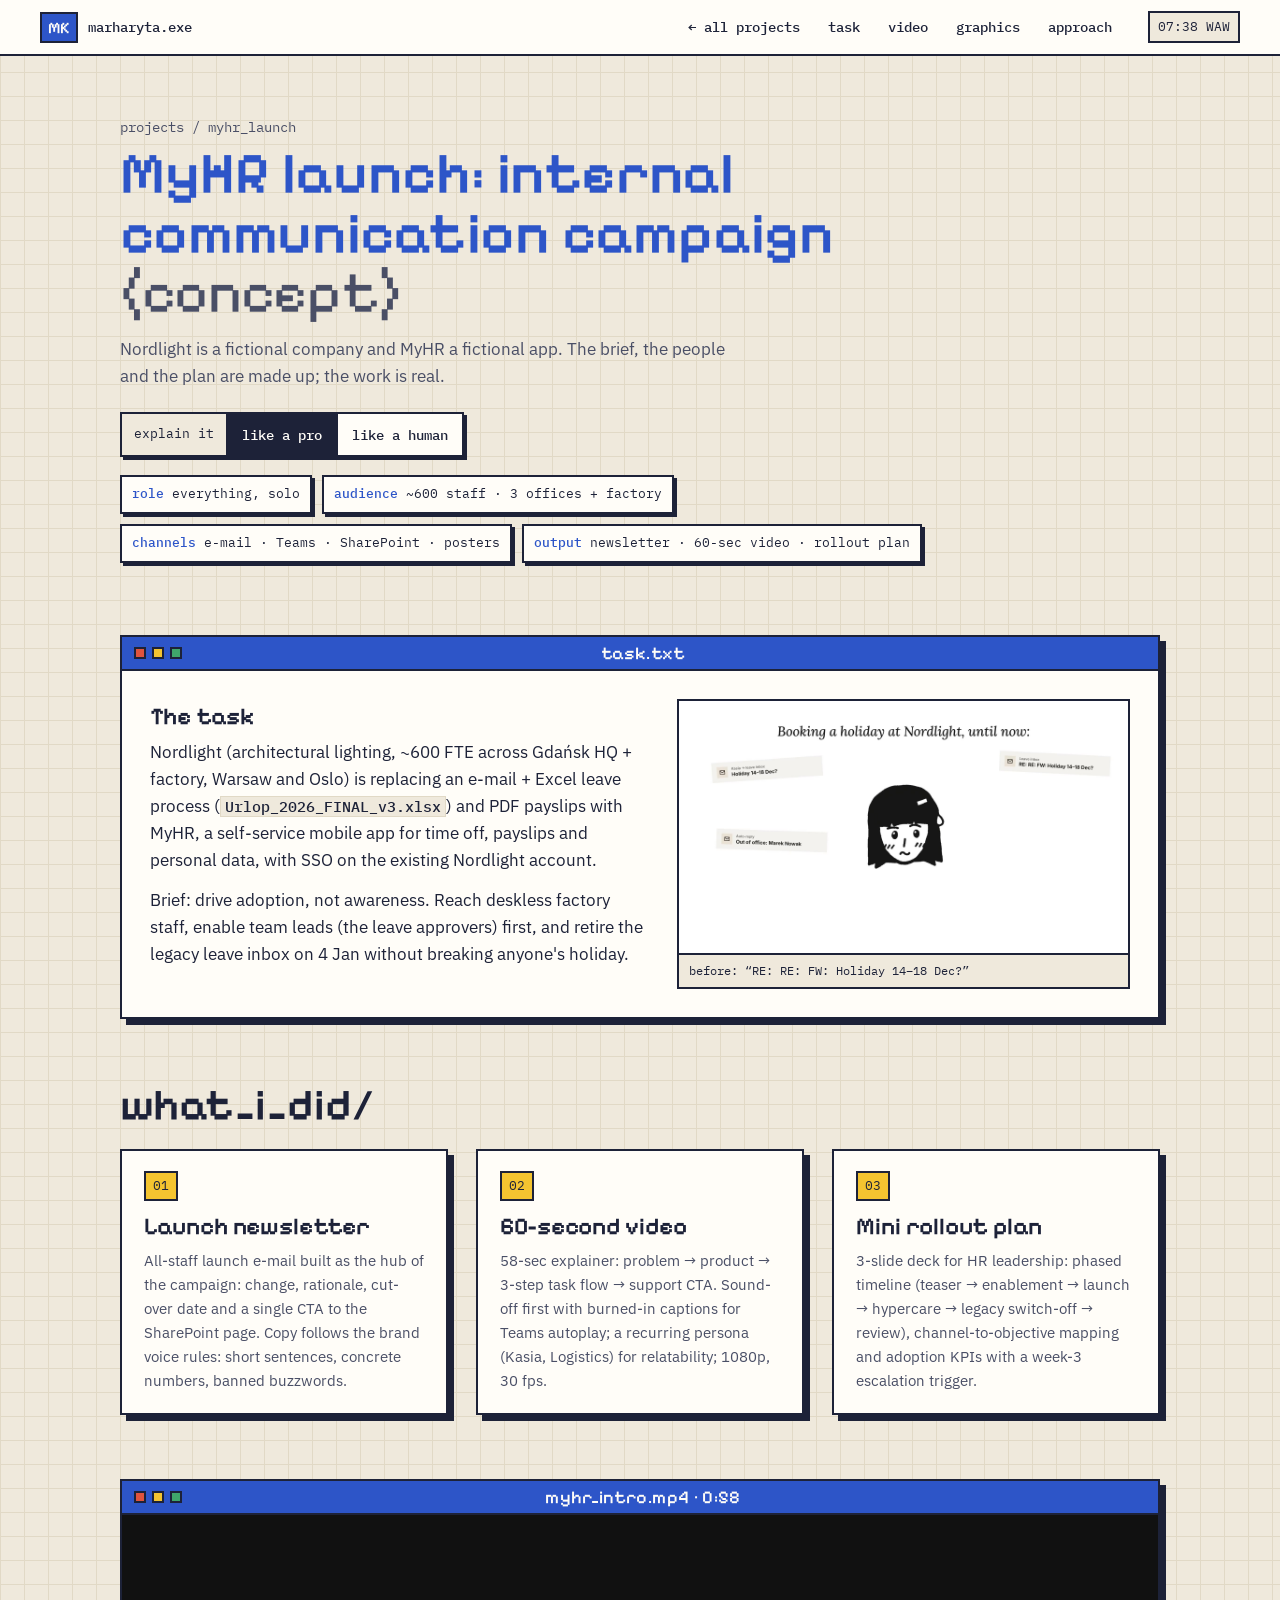
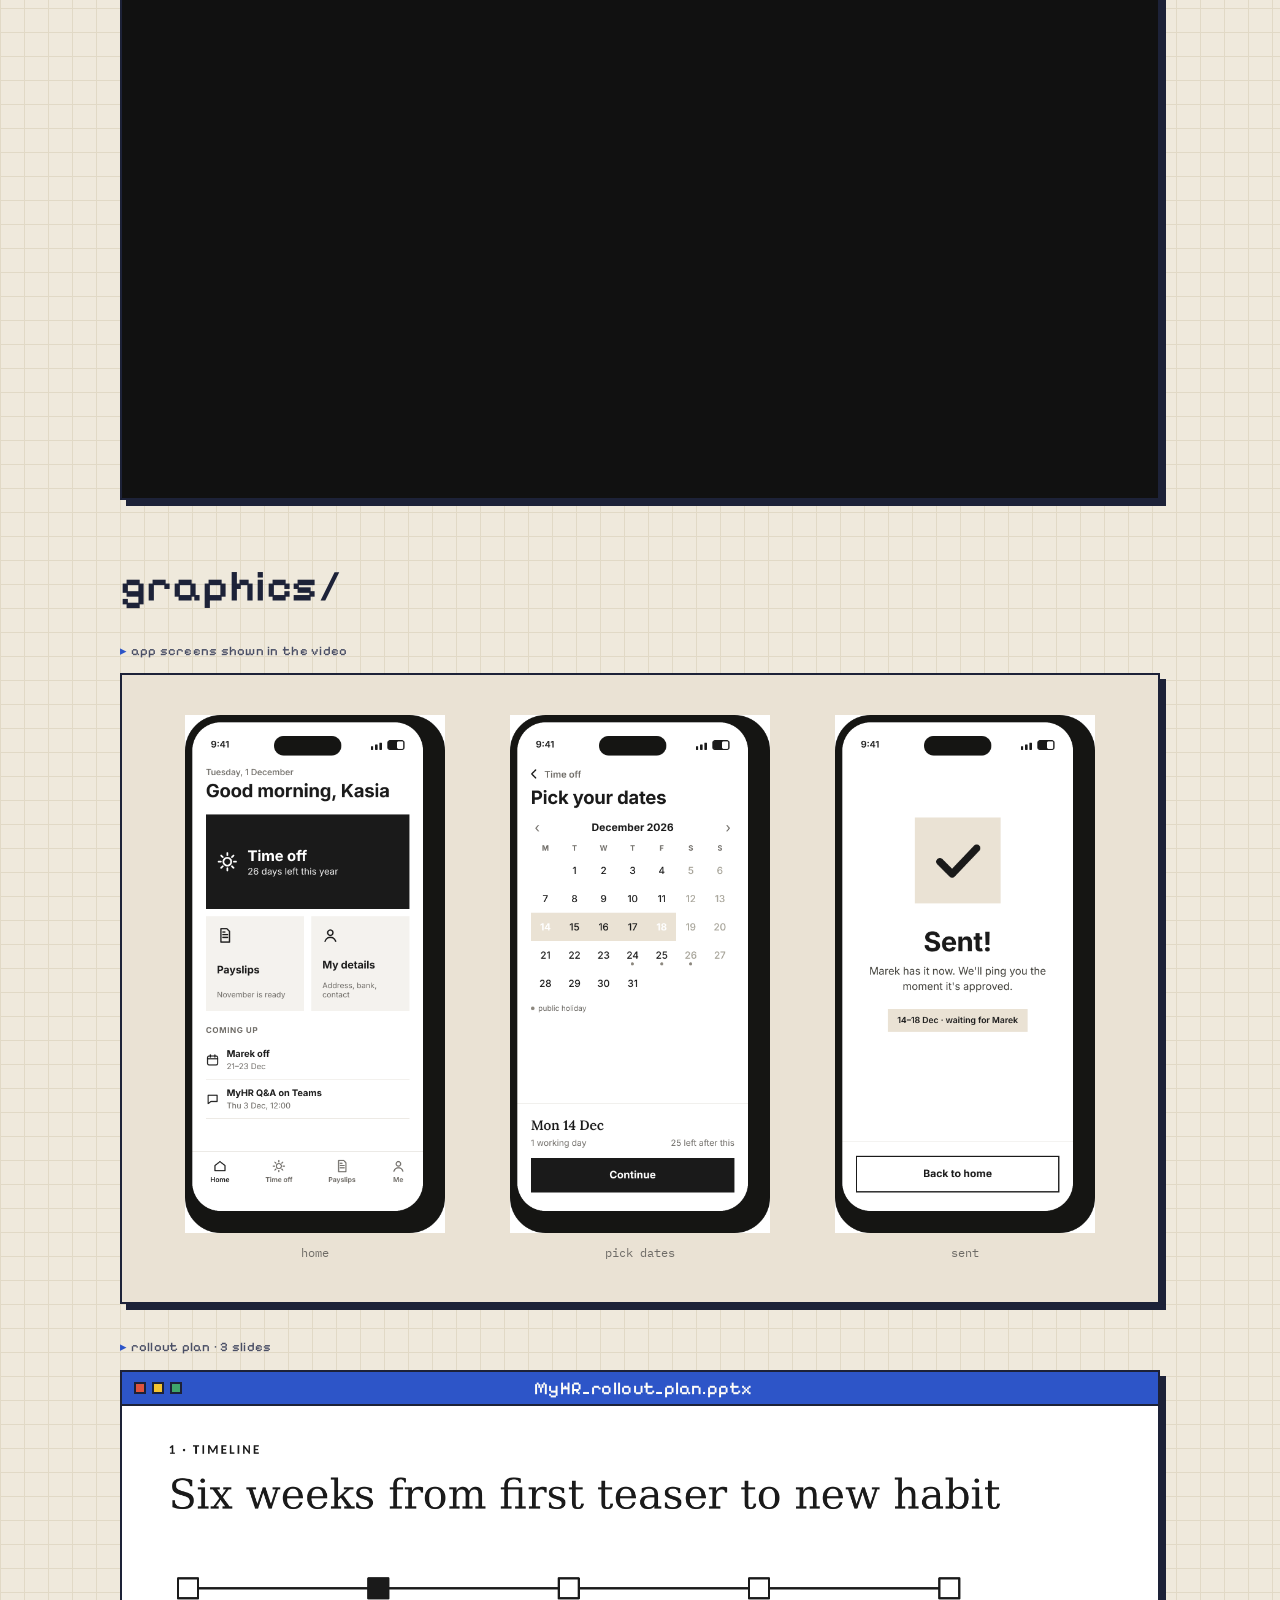
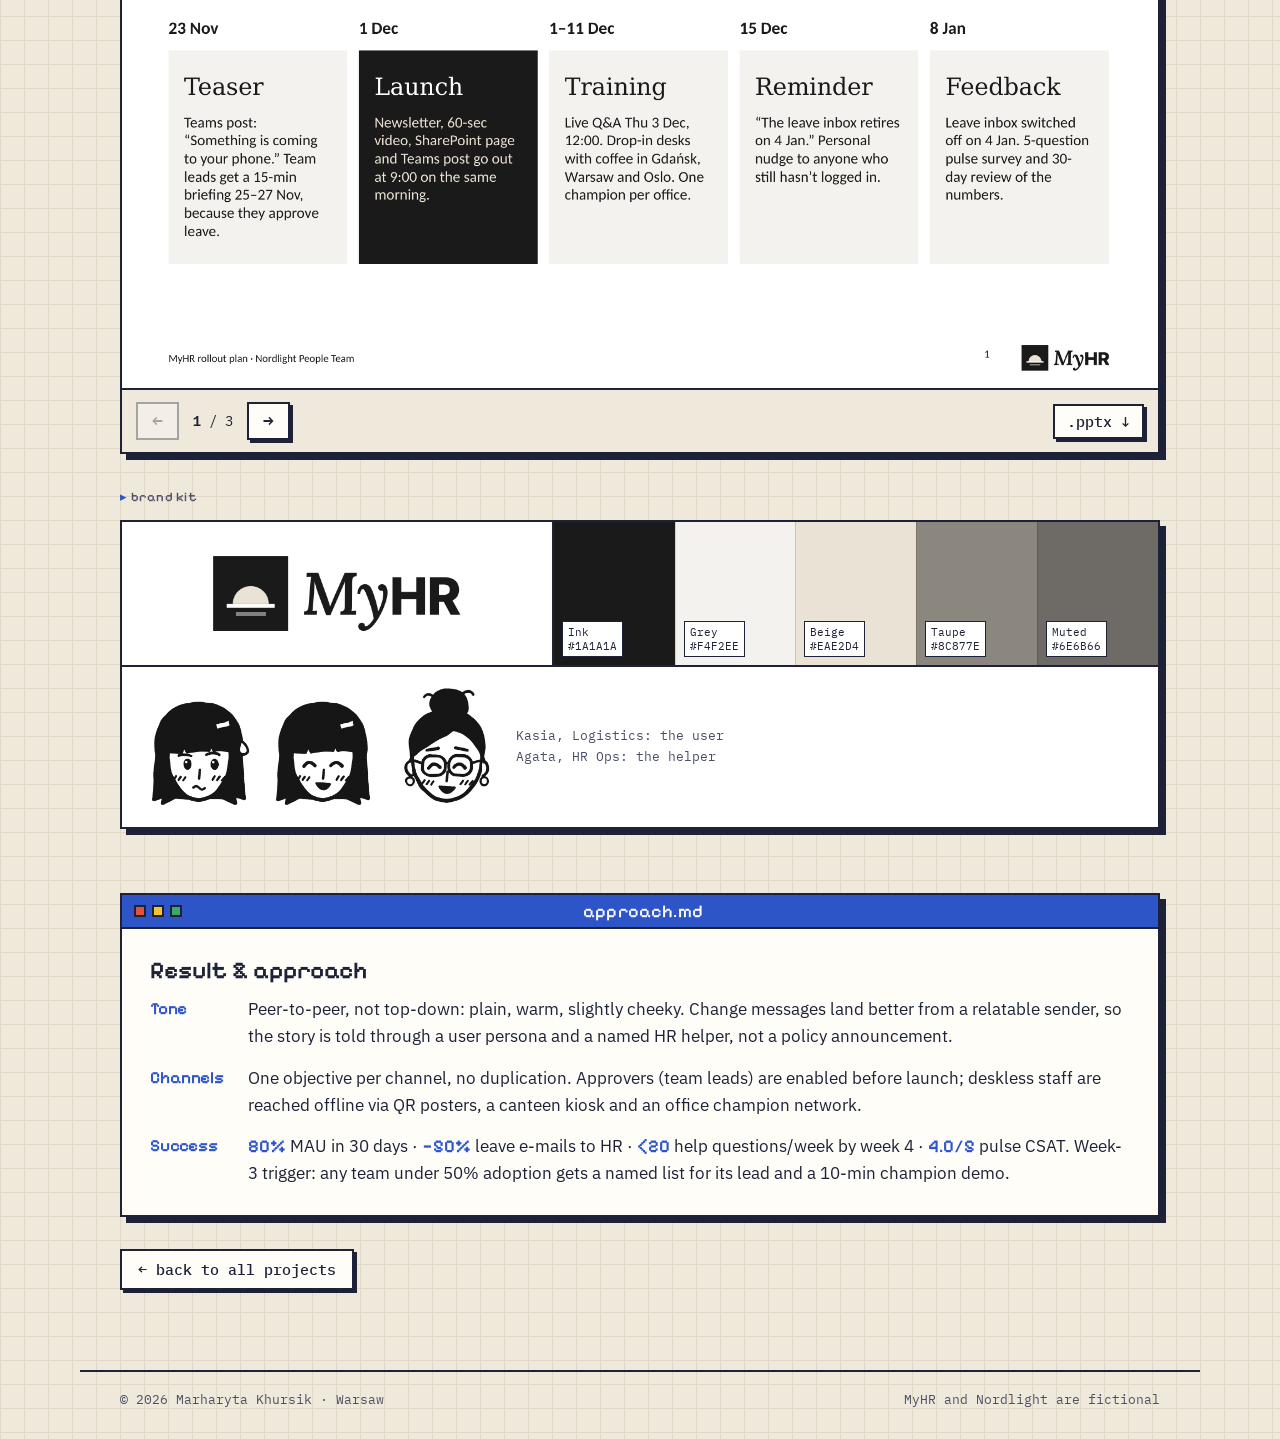
==== commit 196886f3: "Add files via upload" ====
--- a/myhr.html
+++ b/myhr.html
@@ -6,22 +6,22 @@
   <title>MyHR launch: internal communication campaign (concept) — Marharyta Khursik</title>
   <meta name="description" content="Concept campaign for rolling out an HR app at a fictional 600-person company: launch newsletter, 60-second video and a six-week rollout plan.">
   <meta property="og:title" content="MyHR launch: internal communication campaign (concept)">
-  <meta property="og:image" content="../images/myhr/poster.jpg">
-  <link rel="icon" href="../images/favicon.svg" type="image/svg+xml">
-  <link rel="stylesheet" href="../fonts/fonts.css">
-  <link rel="stylesheet" href="../style.css">
+  <meta property="og:image" content="poster.jpg">
+  <link rel="icon" href="images/favicon.svg" type="image/svg+xml">
+  <link rel="stylesheet" href="fonts/fonts.css">
+  <link rel="stylesheet" href="style.css">
   <link rel="stylesheet" href="myhr.css">
-  <script src="../main.js" defer></script>
+  <script src="main.js" defer></script>
 </head>
 <body>
   <a class="skip" href="#main">Skip to content</a>
   <header class="bar">
-    <a class="bar__logo" href="../index.html" aria-label="Back to portfolio">
+    <a class="bar__logo" href="index.html" aria-label="Back to portfolio">
       <span class="logo-mark" aria-hidden="true">MK</span>
       <span class="bar__file">marharyta.exe</span>
     </a>
     <nav class="bar__nav" aria-label="Main">
-      <a href="../index.html#projects">← all projects</a>
+      <a href="index.html#projects">← all projects</a>
       <a href="#task">task</a>
       <a href="#video">video</a>
       <a href="#graphics">graphics</a>
@@ -30,12 +30,17 @@
     <span class="bar__clock mono" aria-label="Time in Warsaw"><span id="clock">--:--</span> WAW</span>
   </header>
 
-  <main id="main">
+  <main id="main" class="mode-root" data-mode="tech">
 
     <section class="case-head">
       <p class="kicker mono">projects / myhr_launch</p>
       <h1 class="case-title">MyHR launch: internal communication campaign <span class="concept">(concept)</span></h1>
       <p class="case-sub">Nordlight is a fictional company and MyHR a fictional app. The brief, the people and the plan are made up; the work is real.</p>
+      <div class="switch case-switch" role="radiogroup" aria-label="Explanation style">
+        <span class="switch__label mono">explain it</span>
+        <button class="switch__btn" role="radio" aria-checked="true" data-mode="tech">like a pro</button>
+        <button class="switch__btn" role="radio" aria-checked="false" data-mode="plain">like a human</button>
+      </div>
       <ul class="case-meta mono">
         <li><b>role</b>everything, solo</li>
         <li><b>audience</b>~600 staff · 3 offices + factory</li>
@@ -50,11 +55,11 @@
         <div class="win__body task">
           <div class="task__text">
             <h2 class="h3">The task</h2>
-            <p>Nordlight (lighting manufacturer, ~600 people in Gdańsk, Warsaw and Oslo) is launching MyHR, a phone app for time off, payslips and personal details. Today leave goes by e-mail to a shared inbox and lands in <code>Urlop_2026_FINAL_v3.xlsx</code>; payslips arrive as PDF attachments.</p>
-            <p>The app alone changes nothing. The goal is to get people, including the factory floor with no desks, to actually install it and stop e-mailing HR within about a month.</p>
+            <div class="desc desc--tech"><p>Nordlight (architectural lighting, ~600 FTE across Gdańsk HQ + factory, Warsaw and Oslo) is replacing an e-mail + Excel leave process (<code>Urlop_2026_FINAL_v3.xlsx</code>) and PDF payslips with MyHR, a self-service mobile app for time off, payslips and personal data, with SSO on the existing Nordlight account.</p><p>Brief: drive adoption, not awareness. Reach deskless factory staff, enable team leads (the leave approvers) first, and retire the legacy leave inbox on 4 Jan without breaking anyone's holiday.</p></div>
+            <div class="desc desc--plain"><p>A company with 600 people still asks for holidays by e-mail, and HR copies everything into a spreadsheet by hand. Now there is an app for that.</p><p>But people don't switch just because an app exists. My job was to make them want to try it, show them how, and help the ones who get stuck, including factory workers who never sit at a computer.</p></div>
           </div>
           <figure class="task__before">
-            <img src="../images/myhr/frame-before.jpg" alt="Video frame: Kasia looking worried among e-mail threads titled RE: RE: FW: Holiday 14–18 Dec?" loading="lazy">
+            <img src="frame-before.jpg" alt="Video frame: Kasia looking worried among e-mail threads titled RE: RE: FW: Holiday 14–18 Dec?" loading="lazy">
             <figcaption class="mono">before: “RE: RE: FW: Holiday 14–18 Dec?”</figcaption>
           </figure>
         </div>
@@ -67,17 +72,17 @@
         <li class="did__item">
           <span class="did__n mono">01</span>
           <h3 class="h3">Launch newsletter</h3>
-          <p>All-staff e-mail for launch day: what changes, why, from when, and one link to everything else. Short sentences, real numbers, no “seamless”.</p>
+          <p class="desc desc--tech">All-staff launch e-mail built as the hub of the campaign: change, rationale, cut-over date and a single CTA to the SharePoint page. Copy follows the brand voice rules: short sentences, concrete numbers, banned buzzwords.</p><p class="desc desc--plain">The e-mail everyone gets on launch day: what changes, why, from when, and one link where all the answers live.</p>
         </li>
         <li class="did__item">
           <span class="did__n mono">02</span>
           <h3 class="h3">60-second video</h3>
-          <p>A before/after story with Kasia from Logistics, then booking leave in three taps. Works muted with large captions, because Teams autoplays without sound.</p>
+          <p class="desc desc--tech">58-sec explainer: problem → product → 3-step task flow → support CTA. Sound-off first with burned-in captions for Teams autoplay; a recurring persona (Kasia, Logistics) for relatability; 1080p, 30 fps.</p><p class="desc desc--plain">A one-minute video: first how annoying it was before, then how to book a holiday in three taps. You can watch it without sound.</p>
         </li>
         <li class="did__item">
           <span class="did__n mono">03</span>
           <h3 class="h3">Mini rollout plan</h3>
-          <p>Three slides for HR and management: a six-week timeline, one job per channel, and the numbers that tell us it worked.</p>
+          <p class="desc desc--tech">3-slide deck for HR leadership: phased timeline (teaser → enablement → launch → hypercare → legacy switch-off → review), channel-to-objective mapping and adoption KPIs with a week-3 escalation trigger.</p><p class="desc desc--plain">Three slides for the bosses: what happens week by week, which channel does what, and how we'll know it worked.</p>
         </li>
       </ol>
     </section>
@@ -86,8 +91,8 @@
       <article class="win">
         <div class="win__bar"><span class="win__dots" aria-hidden="true"><i></i><i></i><i></i></span><span class="win__title" id="video-title">myhr_intro.mp4 · 0:58</span></div>
         <div class="video" data-yt="aYOaCHN-JDI" data-title="MyHR intro video">
-          <video controls preload="none" poster="../images/myhr/poster.jpg" playsinline>
-            <source src="../images/myhr/myhr-intro.mp4" type="video/mp4">
+          <video controls preload="none" poster="poster.jpg" playsinline>
+            <source src="myhr-intro.mp4" type="video/mp4">
             Your browser can't play this video.
           </video>
         </div>
@@ -100,28 +105,37 @@
       <article class="win newsletter-win" data-optional>
         <div class="win__bar"><span class="win__dots" aria-hidden="true"><i></i><i></i><i></i></span><span class="win__title">newsletter · 1 Dec</span></div>
         <figure class="slot newsletter">
-          <img src="../images/myhr/newsletter.png" alt="MyHR launch newsletter" loading="lazy">
+          <img src="newsletter.png" alt="MyHR launch newsletter" loading="lazy">
           <figcaption class="slot__hint mono">images/myhr/newsletter.png</figcaption>
         </figure>
       </article>
 
       <h3 class="h4 gfx-label mono">app screens shown in the video</h3>
       <div class="phones">
-        <figure><img src="../images/myhr/screen-home.png" alt="MyHR home screen: Good morning, Kasia; 26 days of time off left" loading="lazy"><figcaption class="mono">home</figcaption></figure>
-        <figure><img src="../images/myhr/screen-dates.png" alt="MyHR: pick your dates, 14–18 December selected" loading="lazy"><figcaption class="mono">pick dates</figcaption></figure>
-        <figure><img src="../images/myhr/screen-sent.png" alt="MyHR: request sent to Marek" loading="lazy"><figcaption class="mono">sent</figcaption></figure>
+        <figure><img src="screen-home.png" alt="MyHR home screen: Good morning, Kasia; 26 days of time off left" loading="lazy"><figcaption class="mono">home</figcaption></figure>
+        <figure><img src="screen-dates.png" alt="MyHR: pick your dates, 14–18 December selected" loading="lazy"><figcaption class="mono">pick dates</figcaption></figure>
+        <figure><img src="screen-sent.png" alt="MyHR: request sent to Marek" loading="lazy"><figcaption class="mono">sent</figcaption></figure>
       </div>
 
       <h3 class="h4 gfx-label mono">rollout plan · 3 slides</h3>
-      <div class="slides">
-        <figure class="slide slide--wide"><img src="../images/myhr/slide-1.png" alt="Slide 1: six weeks from first teaser to new habit, timeline 23 Nov to 8 Jan" loading="lazy"></figure>
-        <figure class="slide"><img src="../images/myhr/slide-2.png" alt="Slide 2: every channel has one job" loading="lazy"></figure>
-        <figure class="slide"><img src="../images/myhr/slide-3.png" alt="Slide 3: how we'll know it worked: 80% active, minus 50% leave e-mails, 4.0 of 5 satisfaction" loading="lazy"></figure>
+      <div class="deck win" data-deck>
+        <div class="win__bar"><span class="win__dots" aria-hidden="true"><i></i><i></i><i></i></span><span class="win__title">MyHR_rollout_plan.pptx</span></div>
+        <div class="deck__track" tabindex="0" aria-label="Rollout plan slides, use arrow keys">
+          <figure class="deck__slide"><img src="slide-1.png" alt="Slide 1: six weeks from first teaser to new habit, timeline 23 Nov to 8 Jan"></figure>
+          <figure class="deck__slide"><img src="slide-2.png" alt="Slide 2: every channel has one job"></figure>
+          <figure class="deck__slide"><img src="slide-3.png" alt="Slide 3: how we'll know it worked: 80% active, minus 50% leave e-mails, 4.0 of 5 satisfaction"></figure>
+        </div>
+        <div class="deck__nav">
+          <button class="btn deck__btn" type="button" data-dir="-1" aria-label="Previous slide">←</button>
+          <span class="deck__count mono"><b>1</b> / 3</span>
+          <button class="btn deck__btn" type="button" data-dir="1" aria-label="Next slide">→</button>
+          <a class="btn deck__dl" href="MyHR_rollout_plan.pptx" download>.pptx ↓</a>
+        </div>
       </div>
 
       <h3 class="h4 gfx-label mono">brand kit</h3>
       <div class="kit">
-        <div class="kit__logo"><img src="../images/myhr/logo.png" alt="MyHR logo: half sun over a horizon in a black square" loading="lazy"></div>
+        <div class="kit__logo"><img src="logo.png" alt="MyHR logo: half sun over a horizon in a black square" loading="lazy"></div>
         <ul class="kit__colors" aria-label="Palette">
           <li style="--c:#1A1A1A"><span class="mono">Ink<br>#1A1A1A</span></li>
           <li style="--c:#F4F2EE"><span class="mono">Grey<br>#F4F2EE</span></li>
@@ -130,9 +144,9 @@
           <li style="--c:#6E6B66"><span class="mono">Muted<br>#6E6B66</span></li>
         </ul>
         <div class="kit__people">
-          <figure><img src="../images/myhr/kasia-worried.png" alt="Kasia, worried" loading="lazy"></figure>
-          <figure><img src="../images/myhr/kasia-happy.png" alt="Kasia, happy" loading="lazy"></figure>
-          <figure><img src="../images/myhr/agata.png" alt="Agata from HR Ops" loading="lazy"></figure>
+          <figure><img src="kasia-worried.png" alt="Kasia, worried" loading="lazy"></figure>
+          <figure><img src="kasia-happy.png" alt="Kasia, happy" loading="lazy"></figure>
+          <figure><img src="agata.png" alt="Agata from HR Ops" loading="lazy"></figure>
           <p class="mono">Kasia, Logistics: the user<br>Agata, HR Ops: the helper</p>
         </div>
       </div>
@@ -145,16 +159,16 @@
           <h2 class="h3" id="approach-title">Result &amp; approach</h2>
           <dl>
             <dt>Tone</dt>
-            <dd>Plain, warm, a bit cheeky: a colleague talking, not a corporation. People adopt tools when the message sounds like it came from someone who has also fought the leave inbox.</dd>
+            <dd><span class="desc desc--tech">Peer-to-peer, not top-down: plain, warm, slightly cheeky. Change messages land better from a relatable sender, so the story is told through a user persona and a named HR helper, not a policy announcement.</span><span class="desc desc--plain">Like a colleague talking, not a company. People try new tools when it sounds like someone who also hated the old way.</span></dd>
             <dt>Channels</dt>
-            <dd>Each channel does one job. Team leads are briefed first because they approve leave; the factory floor gets QR posters, a kiosk and champions in yellow lanyards.</dd>
+            <dd><span class="desc desc--tech">One objective per channel, no duplication. Approvers (team leads) are enabled before launch; deskless staff are reached offline via QR posters, a canteen kiosk and an office champion network.</span><span class="desc desc--plain">Each channel has one job. Managers hear first because they approve holidays. Factory workers get posters, a kiosk and a helper with a yellow lanyard.</span></dd>
             <dt>Success</dt>
-            <dd><b class="num">80%</b> active in 30 days · <b class="num">−50%</b> leave e-mails to HR · <b class="num">4.0/5</b> in the pulse survey. Teams under 50% at week 3 get a 10-minute stand-up demo.</dd>
+            <dd><span class="desc desc--tech"><b class="num">80%</b> MAU in 30 days · <b class="num">−50%</b> leave e-mails to HR · <b class="num">&lt;20</b> help questions/week by week 4 · <b class="num">4.0/5</b> pulse CSAT. Week-3 trigger: any team under 50% adoption gets a named list for its lead and a 10-min champion demo.</span><span class="desc desc--plain"><b class="num">8 of 10</b> people using the app within a month, half as many holiday e-mails to HR, and a good score in a short survey. If a team lags behind, someone comes over and shows them in 10 minutes.</span></dd>
           </dl>
         </div>
       </article>
 
-      <p class="back"><a class="btn" href="../index.html#projects">← back to all projects</a></p>
+      <p class="back"><a class="btn" href="index.html#projects">← back to all projects</a></p>
     </section>
   </main>
 
--- a/style.css
+++ b/style.css
@@ -235,8 +235,8 @@
 .tag { font: 500 12px/1 var(--f-mono); padding: 5px 7px; border: 1.5px solid var(--ink); background: var(--paper); }
 
 .desc{ margin: 0 0 16px; }
-.projects[data-mode="tech"]  .desc--plain,
-.projects[data-mode="plain"] .desc--tech { display: none; }
+[data-mode="tech"] .desc--plain,
+[data-mode="plain"] .desc--tech { display: none; }
 .projects[data-mode="plain"] .desc--plain { background: var(--blue-l); padding: 10px 12px; border-left: 4px solid var(--blue); }
 
 
--- a/myhr.css
+++ b/myhr.css
@@ -70,3 +70,19 @@
 @media (max-width: 600px) { .approach dl { grid-template-columns: 1fr; gap: 4px } .approach dd { margin-bottom: 12px } }
 
 .back { margin: 32px 0 0 }
+
+.case-switch { margin: 0 0 18px }
+.did__item .desc { margin: 0; font-size: 15px; color: var(--ink-2) }
+.task .desc p { margin: 0 0 12px }
+
+.deck { margin-bottom: 8px }
+.deck__track { display: flex; overflow-x: auto; scroll-snap-type: x mandatory; scrollbar-width: none; background: #fff; outline: none }
+.deck__track::-webkit-scrollbar { display: none }
+.deck__track:focus-visible { outline: 3px solid var(--yellow); outline-offset: -3px }
+.deck__slide { flex: 0 0 100%; margin: 0; scroll-snap-align: start }
+.deck__slide img { width: 100%; aspect-ratio: 16/9; object-fit: contain; background: #fff }
+.deck__nav { display: flex; align-items: center; gap: 12px; padding: 12px 14px; border-top: var(--b); background: var(--paper); flex-wrap: wrap }
+.deck__btn { padding: 8px 14px; font-size: 18px }
+.deck__btn:disabled { opacity: .35; cursor: default; box-shadow: none; transform: none }
+.deck__count { font-size: 14px; min-width: 44px; text-align: center }
+.deck__dl { margin-left: auto; padding: 8px 12px }
